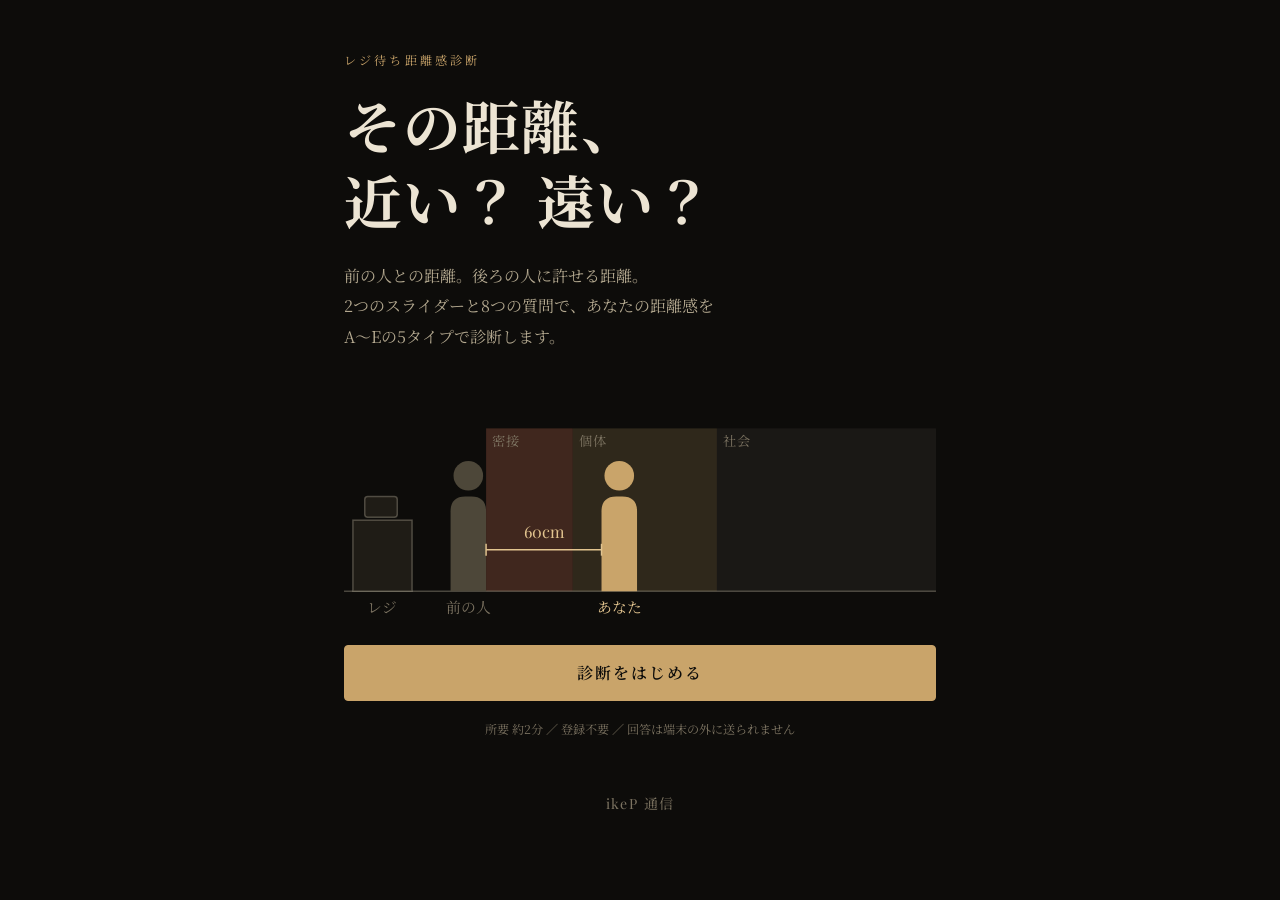
==== distance/index.html @ 81602219 "feat: レジ待ち距離感診断（/distance/）を追加 - 前の人との距離・後ろに許す距離の2スライダー＋8問で A〜E の5タイプ判定 - ホールの距離帯・タイプA行動パターンを下敷きにした解" ====
<!DOCTYPE html>
<html lang="ja">
<head>
  <meta charset="UTF-8">
  <meta name="viewport" content="width=device-width, initial-scale=1">
  <title>レジ待ち距離感診断 ｜ あなたと後ろの人の、ちょうどいい距離</title>
  <meta name="description" content="レジ待ちで前の人とどれくらい離れて立つ？後ろの人にどこまで許せる？2つのスライダーと8つの質問で、あなたの距離感をA〜Eの5タイプで診断。友だちと結果を比べられます。">
  <meta name="theme-color" content="#0d0c0a">
  <meta name="color-scheme" content="dark">

  <link rel="icon" href="assets/favicon.svg" type="image/svg+xml">
  <link rel="apple-touch-icon" href="assets/favicon.svg">

  <meta property="og:type" content="website">
  <meta property="og:url" content="https://kotesane22.github.io/ikep/distance/">
  <meta property="og:title" content="レジ待ち距離感診断">
  <meta property="og:description" content="前の人との距離、後ろの人に許せる距離。あなたの距離感を5タイプで診断。">
  <meta property="og:image" content="https://kotesane22.github.io/ikep/distance/assets/ogp.png">
  <meta property="og:site_name" content="ikeP 通信">
  <meta property="og:locale" content="ja_JP">
  <meta name="twitter:card" content="summary_large_image">
  <meta name="twitter:title" content="レジ待ち距離感診断">
  <meta name="twitter:description" content="前の人との距離、後ろの人に許せる距離。あなたの距離感を5タイプで診断。">
  <meta name="twitter:image" content="https://kotesane22.github.io/ikep/distance/assets/ogp.png">

  <link rel="preconnect" href="https://fonts.googleapis.com">
  <link rel="preconnect" href="https://fonts.gstatic.com" crossorigin>
  <link href="https://fonts.googleapis.com/css2?family=Noto+Serif+JP:wght@400;600;700&family=Playfair+Display:ital,wght@0,500;0,600;1,500&display=swap" rel="stylesheet">

  <link rel="stylesheet" href="css/tokens.css">
  <link rel="stylesheet" href="css/style.css">
</head>
<body>
  <div class="progress" data-progress hidden><span></span></div>

  <main class="wrap" id="main">

    <!-- ===== イントロ ===== -->
    <section class="screen" data-screen="intro">
      <p class="label">レジ待ち距離感診断</p>
      <h1 class="hero">その距離、<br>近い？ 遠い？</h1>
      <p class="lead">前の人との距離。後ろの人に許せる距離。<br>2つのスライダーと8つの質問で、あなたの距離感を<br class="pc">A〜Eの5タイプで診断します。</p>

      <div class="friend" data-friend hidden>
        <p><strong data-friend-name></strong>さんから診断が届いています。<br>あなたも診断すると、2人の距離感を比べられます。</p>
      </div>

      <figure class="scene-wrap">
        <svg class="scene" data-scene="intro" viewBox="0 0 400 160" role="img" aria-label="レジに並ぶ2人のイラスト"></svg>
      </figure>

      <button class="btn" type="button" data-go="stand">診断をはじめる</button>
      <p class="meta">所要 約2分 ／ 登録不要 ／ 回答は端末の外に送られません</p>
    </section>

    <!-- ===== スライダー1：前の人との距離 ===== -->
    <section class="screen" data-screen="stand" hidden>
      <p class="step">1 / 10</p>
      <h2 class="q">前の人の後ろに並びます。<br>あなたは、どこに立つ？</h2>
      <p class="hint">いつもの自分をイメージして、金色の人を動かしてください。</p>
      <figure class="scene-wrap">
        <svg class="scene" data-scene="stand" viewBox="0 0 400 160" role="img" aria-label="前の人とあなたの距離"></svg>
      </figure>
      <div class="readout"><span class="num" data-read="stand">80</span><span class="unit">cm</span><span class="zone" data-zone="stand"></span></div>
      <p class="zone-note" data-zone-note="stand"></p>
      <input class="range" type="range" min="20" max="200" step="5" value="80" data-range="stand" aria-label="前の人との距離（センチメートル）">
      <div class="range-scale"><span>20cm</span><span>1m</span><span>2m</span></div>
      <button class="btn" type="button" data-go="tolerance">次へ</button>
    </section>

    <!-- ===== スライダー2：後ろの人に許せる距離 ===== -->
    <section class="screen" data-screen="tolerance" hidden>
      <p class="step">2 / 10</p>
      <h2 class="q">今度はあなたが会計中。<br>後ろの人、どこまでなら平気？</h2>
      <p class="hint">「これ以上近いと落ち着かない」ぎりぎりの位置に合わせてください。</p>
      <figure class="scene-wrap">
        <svg class="scene" data-scene="tolerance" viewBox="0 0 400 160" role="img" aria-label="あなたと後ろの人の距離"></svg>
      </figure>
      <div class="readout"><span class="num" data-read="tolerance">80</span><span class="unit">cm</span><span class="zone" data-zone="tolerance"></span></div>
      <p class="zone-note" data-zone-note="tolerance"></p>
      <input class="range" type="range" min="20" max="200" step="5" value="80" data-range="tolerance" aria-label="後ろの人に許せる距離（センチメートル）">
      <div class="range-scale"><span>20cm</span><span>1m</span><span>2m</span></div>
      <button class="btn" type="button" data-go="question">次へ</button>
    </section>

    <!-- ===== 質問 ===== -->
    <section class="screen" data-screen="question" hidden>
      <p class="step" data-q-step></p>
      <h2 class="q" data-q-text></h2>
      <ol class="choices" data-q-choices></ol>
      <button class="back" type="button" data-back>ひとつ戻る</button>
    </section>

    <!-- ===== 結果 ===== -->
    <section class="screen result" data-screen="result" hidden>
      <p class="label">あなたの距離感タイプ</p>
      <div class="type-head">
        <span class="type-code" data-r="code"></span>
        <div>
          <h1 class="type-name" data-r="name"></h1>
          <p class="type-range" data-r="range"></p>
        </div>
      </div>
      <p class="type-catch" data-r="catch"></p>

      <figure class="scene-wrap">
        <svg class="scene" data-scene="result" viewBox="0 0 400 170" role="img" aria-label="前の人、あなた、後ろの人の距離"></svg>
        <figcaption>前に立つ距離 <b data-r="stand"></b>cm ／ 後ろに許す距離 <b data-r="tolerance"></b>cm</figcaption>
      </figure>

      <div class="scale" aria-label="5タイプの中での位置">
        <div class="scale-bar" data-scale></div>
        <div class="scale-labels"><span>近い</span><span>遠い</span></div>
      </div>

      <dl class="meters">
        <div class="meter"><dt>せっかち度</dt><dd><span class="bar"><i data-meter="u"></i></span><b data-meter-num="u"></b></dd></div>
        <div class="meter"><dt>気配への敏感度</dt><dd><span class="bar"><i data-meter="s"></i></span><b data-meter-num="s"></b></dd></div>
      </dl>

      <div class="block">
        <p data-r="body"></p>
      </div>
      <div class="block">
        <h3>周りからの見え方</h3>
        <p data-r="seen"></p>
      </div>
      <div class="block">
        <h3>ひとこと</h3>
        <p data-r="tip"></p>
      </div>

      <div class="card gap">
        <p class="card-label">前と後ろのギャップ</p>
        <h3 data-r="gapName"></h3>
        <p data-r="gapBody"></p>
      </div>

      <div class="card compare" data-compare hidden>
        <p class="card-label"><span data-friend-name></span>さんとの距離感</p>
        <div data-compare-body></div>
      </div>

      <div class="share">
        <h3>身近な人の距離感も、聞いてみる</h3>
        <p>リンクを送ると、相手が診断した時に2人の結果を比べられます。</p>
        <label class="field">
          <span>あなたの呼び名（相手の画面に表示）</span>
          <input type="text" maxlength="12" placeholder="例：いけP" data-nick>
        </label>
        <div class="share-btns">
          <button class="btn" type="button" data-share>リンクを送る</button>
          <a class="btn btn-ghost" target="_blank" rel="noopener" data-share-x>Xでシェア</a>
        </div>
        <p class="copied" data-copied hidden>リンクをコピーしました</p>
      </div>

      <section class="why">
        <p class="label">よくある疑問</p>
        <h2>なぜ、あんなに<br>近くまで来るの？</h2>
        <ol class="why-list" data-why></ol>
      </section>

      <section class="all-types">
        <p class="label">5つのタイプ</p>
        <ul data-all-types></ul>
      </section>

      <button class="btn btn-ghost" type="button" data-restart>もう一度診断する</button>

      <p class="disclaimer">この診断は、E・T・ホールの距離帯（プロクセミクス）やタイプA行動パターンなど、心理学の考え方をヒントにした遊びのための診断です。医学的・心理学的な検査ではありません。</p>
    </section>

  </main>

  <footer class="foot wrap">
    <a href="../">ikeP 通信</a>
  </footer>

  <script src="js/data.js"></script>
  <script src="js/app.js"></script>
</body>
</html>
---- distance/css/tokens.css ----
/* =========================================================
   design tokens — レジ待ち距離感診断
   黒 × 真鍮ゴールドの一点。装飾の差し替えはこのファイルで完結。
   ========================================================= */
:root {
  /* surfaces */
  --c-bg:      #0d0c0a;
  --c-bg-2:    #16140f;
  --c-bg-3:    #1f1c16;
  --c-line:    rgba(233, 222, 199, 0.14);
  --c-line-2:  rgba(233, 222, 199, 0.28);

  /* text */
  --c-text:    #ece4d3;
  --c-text-2:  #b3a88f;
  --c-text-3:  #7d7462;

  /* accent（真鍮） */
  --c-gold:      #c9a46a;
  --c-gold-2:    #e2c48f;
  --c-gold-soft: rgba(201, 164, 106, 0.14);
  --c-gold-line: rgba(201, 164, 106, 0.5);

  /* zones（ホールの距離帯：控えめな3段階） */
  --c-zone-1: rgba(196, 110, 84, 0.28);   /* 密接 */
  --c-zone-2: rgba(201, 164, 106, 0.18);  /* 個体 */
  --c-zone-3: rgba(233, 222, 199, 0.06);  /* 社会 */
  --c-warn:   #d98b6f;

  /* type */
  --ff-serif:  "Noto Serif JP", "Yu Mincho", serif;
  --ff-latin:  "Playfair Display", "Noto Serif JP", serif;
  --ff-sans:   "Noto Sans JP", system-ui, -apple-system, sans-serif;

  --fs-hero:  clamp(2rem, 7.4vw, 3.6rem);
  --fs-h2:    clamp(1.4rem, 4.4vw, 2rem);
  --fs-h3:    clamp(1.1rem, 3.2vw, 1.3rem);
  --fs-body:  1rem;
  --fs-small: 0.88rem;
  --fs-cap:   0.76rem;
  --ls-label: 0.26em;
  --lh-body:  1.9;

  /* space */
  --sp-1: 0.25rem; --sp-2: 0.5rem; --sp-3: 0.75rem; --sp-4: 1rem;
  --sp-5: 1.5rem;  --sp-6: 2rem;   --sp-7: 3rem;    --sp-8: 4.5rem;

  --w-max: 640px;
  --gutter: 16px;

  --r-sm: 4px; --r-md: 10px; --r-pill: 999px;
  --sh-1: 0 20px 60px rgba(0, 0, 0, 0.5);

  --ease: cubic-bezier(0.22, 0.7, 0.24, 1);
  --dur: 320ms;
}
---- distance/css/style.css ----
/* =========================================================
   レジ待ち距離感診断 — layout / components
   色・フォント・余白は tokens.css の変数のみ参照
   ========================================================= */
*, *::before, *::after { box-sizing: border-box; }
html { -webkit-text-size-adjust: 100%; }
body {
  margin: 0;
  background: var(--c-bg);
  color: var(--c-text);
  font-family: var(--ff-serif);
  font-size: var(--fs-body);
  line-height: var(--lh-body);
  -webkit-font-smoothing: antialiased;
}
button, input { font: inherit; color: inherit; }
[hidden] { display: none !important; }
:focus-visible { outline: 2px solid var(--c-gold); outline-offset: 3px; }
h1:focus, h2:focus { outline: none; }

.wrap {
  width: 100%;
  max-width: var(--w-max);
  margin: 0 auto;
  padding: 0 var(--gutter);
}
main.wrap { padding-top: var(--sp-7); padding-bottom: var(--sp-7); }
.pc { display: none; }
@media (min-width: 640px) {
  .pc { display: inline; }
  :root { --gutter: 24px; }
}

/* ---------- progress ---------- */
.progress {
  position: fixed; inset: 0 0 auto 0; height: 2px;
  background: var(--c-line); z-index: 10;
}
.progress span {
  display: block; height: 100%; width: 0;
  background: var(--c-gold);
  transition: width var(--dur) var(--ease);
}

/* ---------- screens ---------- */
.screen { animation: rise 520ms var(--ease) both; }
@keyframes rise { from { opacity: 0; transform: translateY(10px); } to { opacity: 1; transform: none; } }
@media (prefers-reduced-motion: reduce) {
  .screen { animation: none; }
  .progress span, .bar i, .choice { transition: none; }
}

.label {
  margin: 0 0 var(--sp-4);
  font-size: var(--fs-cap);
  letter-spacing: var(--ls-label);
  color: var(--c-gold);
}
.hero {
  margin: 0 0 var(--sp-5);
  font-size: var(--fs-hero);
  font-weight: 700;
  line-height: 1.3;
  letter-spacing: 0.02em;
}
.lead { margin: 0 0 var(--sp-6); color: var(--c-text-2); }
.meta { margin: var(--sp-4) 0 0; font-size: var(--fs-cap); color: var(--c-text-3); text-align: center; }

.friend {
  margin: 0 0 var(--sp-5);
  padding: var(--sp-4) var(--sp-5);
  border-left: 2px solid var(--c-gold);
  background: var(--c-gold-soft);
  font-size: var(--fs-small);
}
.friend p { margin: 0; }
.friend strong { color: var(--c-gold-2); font-weight: 600; }

.step {
  margin: 0 0 var(--sp-3);
  font-family: var(--ff-latin);
  font-size: var(--fs-small);
  color: var(--c-gold);
  letter-spacing: 0.1em;
}
.q {
  margin: 0 0 var(--sp-3);
  font-size: var(--fs-h2);
  font-weight: 600;
  line-height: 1.55;
}
.hint { margin: 0 0 var(--sp-5); font-size: var(--fs-small); color: var(--c-text-2); }

/* ---------- scene (SVG) ---------- */
.scene-wrap { margin: 0 0 var(--sp-5); }
.scene-wrap figcaption { margin-top: var(--sp-2); font-size: var(--fs-small); color: var(--c-text-2); text-align: center; }
.scene-wrap figcaption b { font-family: var(--ff-latin); color: var(--c-gold-2); font-weight: 600; font-size: 1.1em; }
.scene { display: block; width: 100%; height: auto; overflow: visible; }
.scene .floor { stroke: var(--c-line-2); stroke-width: 1; }
.scene .register rect { fill: var(--c-bg-3); stroke: var(--c-line-2); }
.scene .fig { fill: #4d4739; transition: transform 120ms linear; }
.scene .fig-you { fill: var(--c-gold); }
.scene .fig-label { fill: var(--c-text-3); font-size: 10px; font-family: var(--ff-serif); }
.scene .fig-you .fig-label { fill: var(--c-gold-2); }
.scene .zone.z1 { fill: var(--c-zone-1); }
.scene .zone.z2 { fill: var(--c-zone-2); }
.scene .zone.z3 { fill: var(--c-zone-3); }
.scene .zone-label { fill: var(--c-text-3); font-size: 9px; letter-spacing: 0.1em; }
.scene .measure line { stroke: var(--c-gold-2); stroke-width: 1; }
.scene .measure text { fill: var(--c-gold-2); font-size: 11px; font-family: var(--ff-latin); }
.scene .measure.is-warn line { stroke: var(--c-warn); }
.scene .measure.is-warn text { fill: var(--c-warn); }

/* ---------- readout / range ---------- */
.readout { display: flex; align-items: baseline; gap: var(--sp-2); margin: 0 0 var(--sp-1); }
.readout .num { font-family: var(--ff-latin); font-size: clamp(2.6rem, 11vw, 3.4rem); line-height: 1; color: var(--c-gold-2); }
.readout .unit { font-family: var(--ff-latin); color: var(--c-text-2); }
.readout .zone {
  margin-left: auto;
  padding: 2px var(--sp-3);
  border: 1px solid var(--c-gold-line);
  border-radius: var(--r-pill);
  font-size: var(--fs-cap);
  color: var(--c-gold);
}
.zone-note { min-height: 3.4em; margin: var(--sp-2) 0 var(--sp-4); font-size: var(--fs-small); color: var(--c-text-2); }

.range { -webkit-appearance: none; appearance: none; width: 100%; height: 44px; background: transparent; margin: 0; cursor: pointer; }
.range::-webkit-slider-runnable-track { height: 2px; background: var(--c-line-2); }
.range::-moz-range-track { height: 2px; background: var(--c-line-2); }
.range::-webkit-slider-thumb {
  -webkit-appearance: none; width: 28px; height: 28px; margin-top: -13px;
  border-radius: 50%; background: var(--c-gold); border: 4px solid var(--c-bg);
  box-shadow: 0 0 0 1px var(--c-gold-line);
}
.range::-moz-range-thumb {
  width: 20px; height: 20px; border-radius: 50%;
  background: var(--c-gold); border: 4px solid var(--c-bg);
  box-shadow: 0 0 0 1px var(--c-gold-line);
}
.range-scale { display: flex; justify-content: space-between; margin: 0 0 var(--sp-6); font-family: var(--ff-latin); font-size: var(--fs-cap); color: var(--c-text-3); }

/* ---------- buttons ---------- */
.btn {
  display: flex; align-items: center; justify-content: center;
  width: 100%; min-height: 56px;
  padding: var(--sp-3) var(--sp-5);
  border: 1px solid var(--c-gold);
  border-radius: var(--r-sm);
  background: var(--c-gold);
  color: var(--c-bg);
  font-weight: 600;
  letter-spacing: 0.12em;
  text-decoration: none;
  cursor: pointer;
  transition: background var(--dur) var(--ease), color var(--dur) var(--ease);
}
.btn:hover { background: var(--c-gold-2); }
.btn-ghost { background: transparent; color: var(--c-gold); }
.btn-ghost:hover { background: var(--c-gold-soft); }

.back {
  display: block; margin: var(--sp-5) auto 0; padding: var(--sp-2) var(--sp-4);
  background: none; border: 0; color: var(--c-text-3); font-size: var(--fs-small); cursor: pointer;
}
.back:hover { color: var(--c-text-2); }

/* ---------- choices ---------- */
.choices { list-style: none; margin: var(--sp-5) 0 0; padding: 0; display: grid; gap: var(--sp-3); }
.choice {
  display: block; width: 100%; text-align: left;
  padding: var(--sp-4) var(--sp-5);
  background: var(--c-bg-2);
  border: 1px solid var(--c-line);
  border-radius: var(--r-md);
  line-height: 1.7;
  cursor: pointer;
  transition: border-color var(--dur) var(--ease), background var(--dur) var(--ease);
}
.choice:hover { border-color: var(--c-gold-line); }
.choice.is-picked { border-color: var(--c-gold); background: var(--c-gold-soft); color: var(--c-gold-2); }

/* ---------- result ---------- */
.type-head { display: flex; align-items: center; gap: var(--sp-5); margin: 0 0 var(--sp-4); }
.type-code {
  flex: none;
  font-family: var(--ff-latin);
  font-size: clamp(5rem, 24vw, 7rem);
  line-height: 0.9;
  color: var(--c-gold);
  font-style: italic;
}
.type-name { margin: 0; font-size: var(--fs-h2); font-weight: 700; line-height: 1.4; }
.type-range { margin: var(--sp-1) 0 0; font-size: var(--fs-small); color: var(--c-text-2); }
.type-catch {
  margin: 0 0 var(--sp-6);
  padding-top: var(--sp-4);
  border-top: 1px solid var(--c-line);
  font-size: var(--fs-h3);
  color: var(--c-gold-2);
}

.scale { margin: 0 0 var(--sp-6); }
.scale-bar { position: relative; display: grid; grid-template-columns: repeat(5, 1fr); gap: 3px; }
.scale-bar .seg {
  padding: var(--sp-2) 0; text-align: center;
  background: var(--c-bg-3);
  font-family: var(--ff-latin); font-size: var(--fs-small); color: var(--c-text-3);
}
.scale-bar .seg.is-on { background: var(--c-gold-soft); color: var(--c-gold-2); box-shadow: inset 0 -2px 0 var(--c-gold); }
.scale-bar .mark {
  position: absolute; top: -8px; width: 0; height: 0;
  border-left: 6px solid transparent; border-right: 6px solid transparent;
  border-top: 7px solid var(--c-gold-2);
  transform: translateX(-50%);
}
.scale-labels { display: flex; justify-content: space-between; margin-top: var(--sp-1); font-size: var(--fs-cap); color: var(--c-text-3); }

.meters { margin: 0 0 var(--sp-7); display: grid; gap: var(--sp-3); }
.meter { display: grid; grid-template-columns: 7.5em 1fr; align-items: center; gap: var(--sp-3); }
.meter dt { font-size: var(--fs-small); color: var(--c-text-2); }
.meter dd { margin: 0; display: flex; align-items: center; gap: var(--sp-3); }
.meter .bar { flex: 1; height: 4px; background: var(--c-bg-3); border-radius: var(--r-pill); overflow: hidden; }
.meter .bar i { display: block; height: 100%; width: 0; background: var(--c-gold); transition: width 800ms var(--ease); }
.meter b { width: 2.2em; text-align: right; font-family: var(--ff-latin); font-weight: 500; color: var(--c-gold-2); }

.block { margin: 0 0 var(--sp-6); }
.block h3, .share h3 { margin: 0 0 var(--sp-2); font-size: var(--fs-h3); font-weight: 600; }
.block p { margin: 0; color: var(--c-text); }

.card {
  margin: 0 0 var(--sp-6);
  padding: var(--sp-5);
  background: var(--c-bg-2);
  border: 1px solid var(--c-line);
  border-radius: var(--r-md);
}
.card-label { margin: 0 0 var(--sp-2); font-size: var(--fs-cap); letter-spacing: 0.14em; color: var(--c-gold); }
.card h3 { margin: 0 0 var(--sp-2); font-size: var(--fs-h3); }
.card p { margin: 0; font-size: var(--fs-small); color: var(--c-text-2); }

.compare { border-color: var(--c-gold-line); }
.cmp-types { margin-bottom: var(--sp-4) !important; color: var(--c-text) !important; }
.cmp-row { padding: var(--sp-4) 0; border-top: 1px solid var(--c-line); }
.cmp-row .cmp-title { color: var(--c-text) !important; }
.cmp-row .cmp-status { margin: var(--sp-1) 0 !important; font-size: var(--fs-h3) !important; color: var(--c-gold-2) !important; font-weight: 600; }
.cmp-row.is-warn .cmp-status { color: var(--c-warn) !important; }

.share { margin: var(--sp-7) 0; padding: var(--sp-6) 0; border-top: 1px solid var(--c-line); border-bottom: 1px solid var(--c-line); }
.share > p { margin: 0 0 var(--sp-5); font-size: var(--fs-small); color: var(--c-text-2); }
.field { display: block; margin: 0 0 var(--sp-4); }
.field span { display: block; margin-bottom: var(--sp-2); font-size: var(--fs-cap); color: var(--c-text-3); }
.field input {
  width: 100%; min-height: 48px; padding: var(--sp-2) var(--sp-4);
  background: var(--c-bg-2); border: 1px solid var(--c-line-2); border-radius: var(--r-sm);
}
.field input::placeholder { color: var(--c-text-3); }
.share-btns { display: grid; gap: var(--sp-3); }
@media (min-width: 520px) { .share-btns { grid-template-columns: 1fr 1fr; } }
.copied { margin: var(--sp-3) 0 0; font-size: var(--fs-small); color: var(--c-gold-2); text-align: center; }

.why { margin: var(--sp-8) 0 var(--sp-7); }
.why h2 { margin: 0 0 var(--sp-6); font-size: var(--fs-h2); line-height: 1.5; }
.why-list { list-style: none; margin: 0; padding: 0; counter-reset: why; }
.why-list li { position: relative; padding: 0 0 var(--sp-5) 2.6em; counter-increment: why; }
.why-list li::before {
  content: counter(why);
  position: absolute; left: 0; top: -0.1em;
  font-family: var(--ff-latin); font-size: 1.5rem; font-style: italic; color: var(--c-gold);
}
.why-list h3 { margin: 0 0 var(--sp-1); font-size: var(--fs-body); font-weight: 600; }
.why-list p { margin: 0; font-size: var(--fs-small); color: var(--c-text-2); }

.all-types { margin: 0 0 var(--sp-7); }
.all-types ul { list-style: none; margin: 0; padding: 0; }
.all-types li {
  display: grid; grid-template-columns: 2em 1fr auto; align-items: baseline; gap: var(--sp-3);
  padding: var(--sp-3) 0; border-bottom: 1px solid var(--c-line);
  color: var(--c-text-2);
}
.all-types .at-code { font-family: var(--ff-latin); font-size: 1.3rem; font-style: italic; }
.all-types .at-range { font-size: var(--fs-cap); color: var(--c-text-3); }
.all-types li.is-you { color: var(--c-gold-2); }
.all-types li.is-you .at-code { color: var(--c-gold); }

.disclaimer { margin: var(--sp-6) 0 0; font-size: var(--fs-cap); line-height: 1.8; color: var(--c-text-3); }

.foot { padding-bottom: var(--sp-6); text-align: center; }
.foot a { font-family: var(--ff-latin); font-size: var(--fs-small); color: var(--c-text-3); text-decoration: none; letter-spacing: 0.1em; }
.foot a:hover { color: var(--c-gold); }
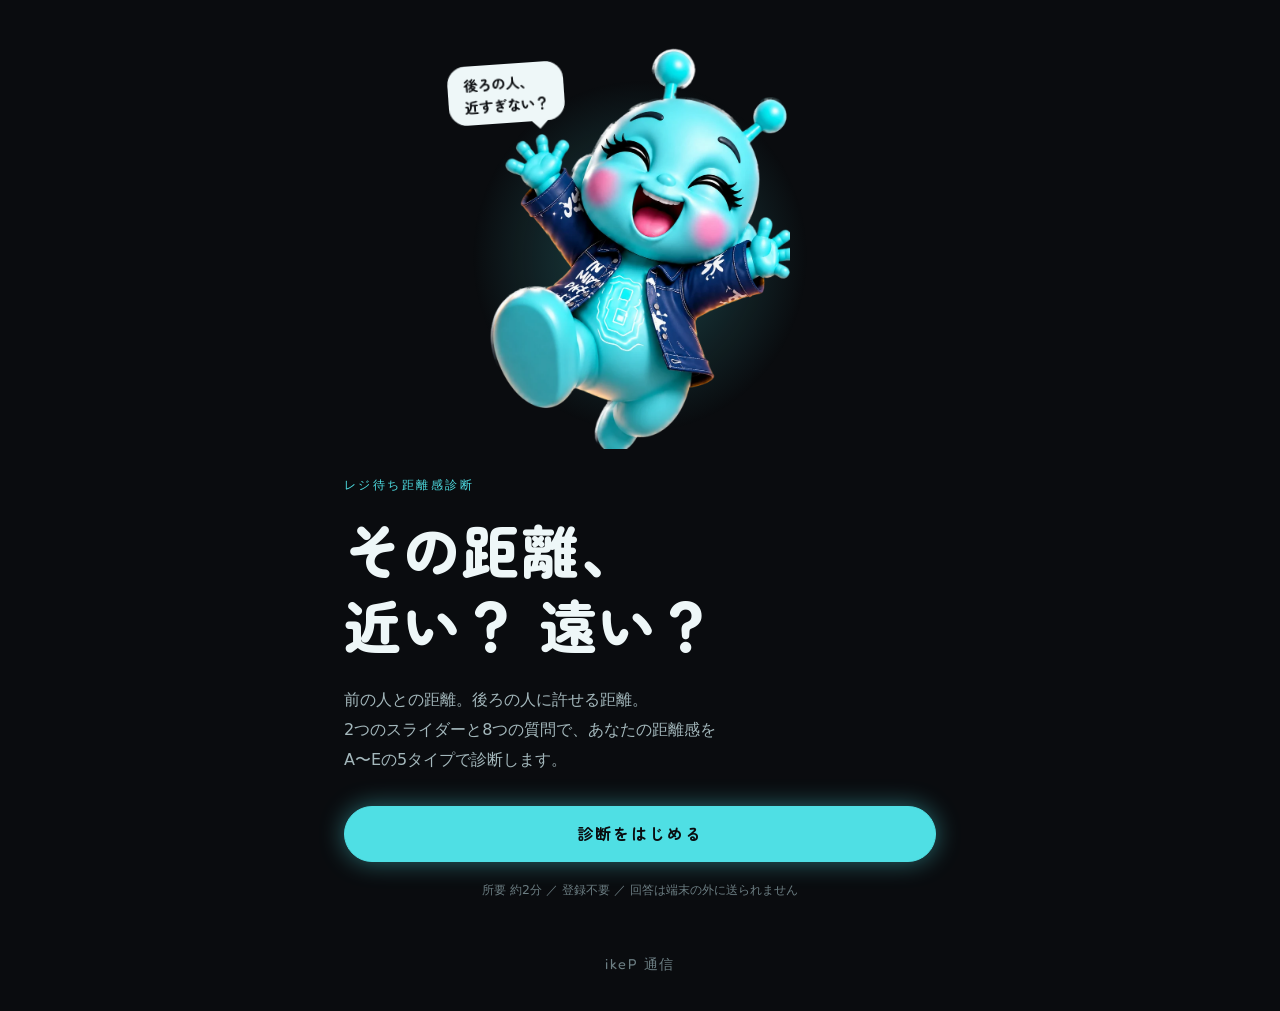
==== commit 9b8ce484: "design: イケピー主役の黒×ネオンにリデザイン - 金×明朝をやめ、ティール×ピンク／丸ゴシック（Zen Maru Gothic・Fredoka）へ - トップ・質問（吹き出しで案内）・結果にイ" ====
--- a/distance/index.html
+++ b/distance/index.html
@@ -25,7 +25,7 @@
 
   <link rel="preconnect" href="https://fonts.googleapis.com">
   <link rel="preconnect" href="https://fonts.gstatic.com" crossorigin>
-  <link href="https://fonts.googleapis.com/css2?family=Noto+Serif+JP:wght@400;600;700&family=Playfair+Display:ital,wght@0,500;0,600;1,500&display=swap" rel="stylesheet">
+  <link href="https://fonts.googleapis.com/css2?family=Zen+Maru+Gothic:wght@500;700;900&family=Fredoka:wght@500;600;700&display=swap" rel="stylesheet">
 
   <link rel="stylesheet" href="css/tokens.css">
   <link rel="stylesheet" href="css/style.css">
@@ -37,6 +37,10 @@
 
     <!-- ===== イントロ ===== -->
     <section class="screen" data-screen="intro">
+      <figure class="ikepy-hero">
+        <p class="bubble">後ろの人、<br>近すぎない？</p>
+        <img src="assets/ikepy.webp" alt="ティール色のキャラクター、イケピー" width="760" height="1015">
+      </figure>
       <p class="label">レジ待ち距離感診断</p>
       <h1 class="hero">その距離、<br>近い？ 遠い？</h1>
       <p class="lead">前の人との距離。後ろの人に許せる距離。<br>2つのスライダーと8つの質問で、あなたの距離感を<br class="pc">A〜Eの5タイプで診断します。</p>
@@ -44,10 +48,6 @@
       <div class="friend" data-friend hidden>
         <p><strong data-friend-name></strong>さんから診断が届いています。<br>あなたも診断すると、2人の距離感を比べられます。</p>
       </div>
-
-      <figure class="scene-wrap">
-        <svg class="scene" data-scene="intro" viewBox="0 0 400 160" role="img" aria-label="レジに並ぶ2人のイラスト"></svg>
-      </figure>
 
       <button class="btn" type="button" data-go="stand">診断をはじめる</button>
       <p class="meta">所要 約2分 ／ 登録不要 ／ 回答は端末の外に送られません</p>
@@ -57,7 +57,7 @@
     <section class="screen" data-screen="stand" hidden>
       <p class="step">1 / 10</p>
       <h2 class="q">前の人の後ろに並びます。<br>あなたは、どこに立つ？</h2>
-      <p class="hint">いつもの自分をイメージして、金色の人を動かしてください。</p>
+      <div class="guide"><img src="assets/ikepy-head.webp" alt="" width="52" height="52"><p class="say">いつもの自分をイメージして、光っているのがキミ。スライダーで動かしてね。</p></div>
       <figure class="scene-wrap">
         <svg class="scene" data-scene="stand" viewBox="0 0 400 160" role="img" aria-label="前の人とあなたの距離"></svg>
       </figure>
@@ -72,7 +72,7 @@
     <section class="screen" data-screen="tolerance" hidden>
       <p class="step">2 / 10</p>
       <h2 class="q">今度はあなたが会計中。<br>後ろの人、どこまでなら平気？</h2>
-      <p class="hint">「これ以上近いと落ち着かない」ぎりぎりの位置に合わせてください。</p>
+      <div class="guide"><img src="assets/ikepy-head.webp" alt="" width="52" height="52"><p class="say">「これ以上近いと落ち着かない」ぎりぎりの位置に合わせてね。</p></div>
       <figure class="scene-wrap">
         <svg class="scene" data-scene="tolerance" viewBox="0 0 400 160" role="img" aria-label="あなたと後ろの人の距離"></svg>
       </figure>
@@ -87,12 +87,19 @@
     <section class="screen" data-screen="question" hidden>
       <p class="step" data-q-step></p>
       <h2 class="q" data-q-text></h2>
+      <div class="guide"><img src="assets/ikepy-head.webp" alt="" width="52" height="52"><p class="say" data-q-say></p></div>
       <ol class="choices" data-q-choices></ol>
       <button class="back" type="button" data-back>ひとつ戻る</button>
     </section>
 
     <!-- ===== 結果 ===== -->
     <section class="screen result" data-screen="result" hidden>
+      <figure class="ikepy-result" data-ikepy-type>
+        <img class="ghost" src="assets/ikepy.webp" alt="" aria-hidden="true" width="760" height="1015">
+        <img class="main" src="assets/ikepy.webp" alt="イケピー" width="760" height="1015">
+        <span class="ring" aria-hidden="true"></span>
+        <svg class="feet" viewBox="0 0 120 24" aria-hidden="true"><ellipse cx="38" cy="12" rx="16" ry="7"/><ellipse cx="82" cy="12" rx="16" ry="7"/></svg>
+      </figure>
       <p class="label">あなたの距離感タイプ</p>
       <div class="type-head">
         <span class="type-code" data-r="code"></span>
--- a/distance/css/tokens.css
+++ b/distance/css/tokens.css
@@ -1,45 +1,57 @@
 /* =========================================================
-   design tokens — レジ待ち距離感診断
-   黒 × 真鍮ゴールドの一点。装飾の差し替えはこのファイルで完結。
+   design tokens — レジ待ち距離感診断 v2
+   夜の黒 × イケピーのティール × ほっぺのピンク。
+   装飾の差し替えはこのファイルで完結。
    ========================================================= */
 :root {
-  /* surfaces */
-  --c-bg:      #0d0c0a;
-  --c-bg-2:    #16140f;
-  --c-bg-3:    #1f1c16;
-  --c-line:    rgba(233, 222, 199, 0.14);
-  --c-line-2:  rgba(233, 222, 199, 0.28);
+  color-scheme: dark;
+
+  /* surfaces（わずかに青みのある黒） */
+  --c-bg:      #0a0c0f;
+  --c-bg-2:    #12161b;
+  --c-bg-3:    #1a2027;
+  --c-line:    rgba(214, 244, 246, 0.12);
+  --c-line-2:  rgba(214, 244, 246, 0.26);
 
   /* text */
-  --c-text:    #ece4d3;
-  --c-text-2:  #b3a88f;
-  --c-text-3:  #7d7462;
+  --c-text:    #eef7f8;
+  --c-text-2:  #a4b8bc;
+  --c-text-3:  #6b7d82;
 
-  /* accent（真鍮） */
-  --c-gold:      #c9a46a;
-  --c-gold-2:    #e2c48f;
-  --c-gold-soft: rgba(201, 164, 106, 0.14);
-  --c-gold-line: rgba(201, 164, 106, 0.5);
+  /* accent（イケピーの体色） */
+  --c-teal:      #4fdfe4;
+  --c-teal-2:    #9bf1f3;
+  --c-teal-deep: #1c8f96;
+  --c-teal-soft: rgba(79, 223, 228, 0.12);
+  --c-teal-line: rgba(79, 223, 228, 0.5);
+  --glow:        0 0 24px rgba(79, 223, 228, 0.45);
+  --glow-text:   0 0 18px rgba(79, 223, 228, 0.55);
 
-  /* zones（ホールの距離帯：控えめな3段階） */
-  --c-zone-1: rgba(196, 110, 84, 0.28);   /* 密接 */
-  --c-zone-2: rgba(201, 164, 106, 0.18);  /* 個体 */
-  --c-zone-3: rgba(233, 222, 199, 0.06);  /* 社会 */
-  --c-warn:   #d98b6f;
+  /* second accent（ほっぺのピンク：近すぎ警告にも使う） */
+  --c-pink:      #ff78ad;
+  --c-pink-soft: rgba(255, 120, 173, 0.14);
+  --c-warn:      var(--c-pink);
+
+  /* other figures in the scene */
+  --c-other:     #3a454c;
+
+  /* zones（ホールの距離帯） */
+  --c-zone-1: rgba(255, 120, 173, 0.22);  /* 密接 */
+  --c-zone-2: rgba(79, 223, 228, 0.13);   /* 個体 */
+  --c-zone-3: rgba(214, 244, 246, 0.04);  /* 社会 */
 
   /* type */
-  --ff-serif:  "Noto Serif JP", "Yu Mincho", serif;
-  --ff-latin:  "Playfair Display", "Noto Serif JP", serif;
-  --ff-sans:   "Noto Sans JP", system-ui, -apple-system, sans-serif;
+  --ff-base:   "Zen Maru Gothic", "Hiragino Maru Gothic ProN", "Noto Sans JP", system-ui, sans-serif;
+  --ff-latin:  "Fredoka", "Zen Maru Gothic", system-ui, sans-serif;
 
-  --fs-hero:  clamp(2rem, 7.4vw, 3.6rem);
-  --fs-h2:    clamp(1.4rem, 4.4vw, 2rem);
+  --fs-hero:  clamp(2.1rem, 8vw, 3.6rem);
+  --fs-h2:    clamp(1.4rem, 4.6vw, 2rem);
   --fs-h3:    clamp(1.1rem, 3.2vw, 1.3rem);
   --fs-body:  1rem;
-  --fs-small: 0.88rem;
-  --fs-cap:   0.76rem;
-  --ls-label: 0.26em;
-  --lh-body:  1.9;
+  --fs-small: 0.9rem;
+  --fs-cap:   0.78rem;
+  --ls-label: 0.2em;
+  --lh-body:  1.85;
 
   /* space */
   --sp-1: 0.25rem; --sp-2: 0.5rem; --sp-3: 0.75rem; --sp-4: 1rem;
@@ -48,9 +60,9 @@
   --w-max: 640px;
   --gutter: 16px;
 
-  --r-sm: 4px; --r-md: 10px; --r-pill: 999px;
-  --sh-1: 0 20px 60px rgba(0, 0, 0, 0.5);
+  --r-sm: 12px; --r-md: 18px; --r-pill: 999px;
 
   --ease: cubic-bezier(0.22, 0.7, 0.24, 1);
+  --bounce: cubic-bezier(0.34, 1.56, 0.64, 1);
   --dur: 320ms;
 }
--- a/distance/css/style.css
+++ b/distance/css/style.css
@@ -8,14 +8,14 @@
   margin: 0;
   background: var(--c-bg);
   color: var(--c-text);
-  font-family: var(--ff-serif);
+  font-family: var(--ff-base);
   font-size: var(--fs-body);
   line-height: var(--lh-body);
   -webkit-font-smoothing: antialiased;
 }
 button, input { font: inherit; color: inherit; }
 [hidden] { display: none !important; }
-:focus-visible { outline: 2px solid var(--c-gold); outline-offset: 3px; }
+:focus-visible { outline: 2px solid var(--c-teal); outline-offset: 3px; }
 h1:focus, h2:focus { outline: none; }
 
 .wrap {
@@ -38,7 +38,7 @@
 }
 .progress span {
   display: block; height: 100%; width: 0;
-  background: var(--c-gold);
+  background: var(--c-teal);
   transition: width var(--dur) var(--ease);
 }
 
@@ -54,12 +54,13 @@
   margin: 0 0 var(--sp-4);
   font-size: var(--fs-cap);
   letter-spacing: var(--ls-label);
-  color: var(--c-gold);
+  color: var(--c-teal);
 }
 .hero {
   margin: 0 0 var(--sp-5);
   font-size: var(--fs-hero);
-  font-weight: 700;
+  font-weight: 900;
+  text-wrap: balance;
   line-height: 1.3;
   letter-spacing: 0.02em;
 }
@@ -69,18 +70,18 @@
 .friend {
   margin: 0 0 var(--sp-5);
   padding: var(--sp-4) var(--sp-5);
-  border-left: 2px solid var(--c-gold);
-  background: var(--c-gold-soft);
+  border-left: 2px solid var(--c-teal);
+  background: var(--c-teal-soft);
   font-size: var(--fs-small);
 }
 .friend p { margin: 0; }
-.friend strong { color: var(--c-gold-2); font-weight: 600; }
+.friend strong { color: var(--c-teal-2); font-weight: 600; }
 
 .step {
   margin: 0 0 var(--sp-3);
   font-family: var(--ff-latin);
   font-size: var(--fs-small);
-  color: var(--c-gold);
+  color: var(--c-teal);
   letter-spacing: 0.1em;
 }
 .q {
@@ -94,34 +95,35 @@
 /* ---------- scene (SVG) ---------- */
 .scene-wrap { margin: 0 0 var(--sp-5); }
 .scene-wrap figcaption { margin-top: var(--sp-2); font-size: var(--fs-small); color: var(--c-text-2); text-align: center; }
-.scene-wrap figcaption b { font-family: var(--ff-latin); color: var(--c-gold-2); font-weight: 600; font-size: 1.1em; }
+.scene-wrap figcaption b { font-family: var(--ff-latin); color: var(--c-teal-2); font-weight: 600; font-size: 1.1em; }
 .scene { display: block; width: 100%; height: auto; overflow: visible; }
 .scene .floor { stroke: var(--c-line-2); stroke-width: 1; }
 .scene .register rect { fill: var(--c-bg-3); stroke: var(--c-line-2); }
-.scene .fig { fill: #4d4739; transition: transform 120ms linear; }
-.scene .fig-you { fill: var(--c-gold); }
-.scene .fig-label { fill: var(--c-text-3); font-size: 10px; font-family: var(--ff-serif); }
-.scene .fig-you .fig-label { fill: var(--c-gold-2); }
+.scene .fig { fill: var(--c-other); transition: transform 120ms linear; }
+.scene .fig-you { fill: var(--c-teal); filter: drop-shadow(0 0 5px rgba(79, 223, 228, 0.6)); }
+.scene .fig-you .antenna { stroke: var(--c-teal); stroke-width: 2.5; stroke-linecap: round; }
+.scene .fig-label { fill: var(--c-text-3); font-size: 10px; font-family: var(--ff-base); }
+.scene .fig-you .fig-label { fill: var(--c-teal-2); }
 .scene .zone.z1 { fill: var(--c-zone-1); }
 .scene .zone.z2 { fill: var(--c-zone-2); }
 .scene .zone.z3 { fill: var(--c-zone-3); }
 .scene .zone-label { fill: var(--c-text-3); font-size: 9px; letter-spacing: 0.1em; }
-.scene .measure line { stroke: var(--c-gold-2); stroke-width: 1; }
-.scene .measure text { fill: var(--c-gold-2); font-size: 11px; font-family: var(--ff-latin); }
+.scene .measure line { stroke: var(--c-teal-2); stroke-width: 1; }
+.scene .measure text { fill: var(--c-teal-2); font-size: 11px; font-family: var(--ff-latin); }
 .scene .measure.is-warn line { stroke: var(--c-warn); }
 .scene .measure.is-warn text { fill: var(--c-warn); }
 
 /* ---------- readout / range ---------- */
 .readout { display: flex; align-items: baseline; gap: var(--sp-2); margin: 0 0 var(--sp-1); }
-.readout .num { font-family: var(--ff-latin); font-size: clamp(2.6rem, 11vw, 3.4rem); line-height: 1; color: var(--c-gold-2); }
+.readout .num { font-family: var(--ff-latin); font-size: clamp(2.6rem, 11vw, 3.4rem); line-height: 1; color: var(--c-teal-2); }
 .readout .unit { font-family: var(--ff-latin); color: var(--c-text-2); }
 .readout .zone {
   margin-left: auto;
   padding: 2px var(--sp-3);
-  border: 1px solid var(--c-gold-line);
+  border: 1px solid var(--c-teal-line);
   border-radius: var(--r-pill);
   font-size: var(--fs-cap);
-  color: var(--c-gold);
+  color: var(--c-teal);
 }
 .zone-note { min-height: 3.4em; margin: var(--sp-2) 0 var(--sp-4); font-size: var(--fs-small); color: var(--c-text-2); }
 
@@ -130,13 +132,13 @@
 .range::-moz-range-track { height: 2px; background: var(--c-line-2); }
 .range::-webkit-slider-thumb {
   -webkit-appearance: none; width: 28px; height: 28px; margin-top: -13px;
-  border-radius: 50%; background: var(--c-gold); border: 4px solid var(--c-bg);
-  box-shadow: 0 0 0 1px var(--c-gold-line);
+  border-radius: 50%; background: var(--c-teal); border: 4px solid var(--c-bg);
+  box-shadow: 0 0 0 1px var(--c-teal-line);
 }
 .range::-moz-range-thumb {
   width: 20px; height: 20px; border-radius: 50%;
-  background: var(--c-gold); border: 4px solid var(--c-bg);
-  box-shadow: 0 0 0 1px var(--c-gold-line);
+  background: var(--c-teal); border: 4px solid var(--c-bg);
+  box-shadow: 0 0 0 1px var(--c-teal-line);
 }
 .range-scale { display: flex; justify-content: space-between; margin: 0 0 var(--sp-6); font-family: var(--ff-latin); font-size: var(--fs-cap); color: var(--c-text-3); }
 
@@ -145,19 +147,20 @@
   display: flex; align-items: center; justify-content: center;
   width: 100%; min-height: 56px;
   padding: var(--sp-3) var(--sp-5);
-  border: 1px solid var(--c-gold);
-  border-radius: var(--r-sm);
-  background: var(--c-gold);
+  border: 1px solid var(--c-teal);
+  border-radius: var(--r-pill);
+  background: var(--c-teal);
   color: var(--c-bg);
-  font-weight: 600;
+  font-weight: 700;
+  box-shadow: var(--glow);
   letter-spacing: 0.12em;
   text-decoration: none;
   cursor: pointer;
   transition: background var(--dur) var(--ease), color var(--dur) var(--ease);
 }
-.btn:hover { background: var(--c-gold-2); }
-.btn-ghost { background: transparent; color: var(--c-gold); }
-.btn-ghost:hover { background: var(--c-gold-soft); }
+.btn:hover { background: var(--c-teal-2); }
+.btn-ghost { background: transparent; color: var(--c-teal); box-shadow: none; }
+.btn-ghost:hover { background: var(--c-teal-soft); }
 
 .back {
   display: block; margin: var(--sp-5) auto 0; padding: var(--sp-2) var(--sp-4);
@@ -177,8 +180,8 @@
   cursor: pointer;
   transition: border-color var(--dur) var(--ease), background var(--dur) var(--ease);
 }
-.choice:hover { border-color: var(--c-gold-line); }
-.choice.is-picked { border-color: var(--c-gold); background: var(--c-gold-soft); color: var(--c-gold-2); }
+.choice:hover { border-color: var(--c-teal-line); }
+.choice.is-picked { border-color: var(--c-teal); background: var(--c-teal-soft); color: var(--c-teal-2); box-shadow: var(--glow); transform: scale(1.01); }
 
 /* ---------- result ---------- */
 .type-head { display: flex; align-items: center; gap: var(--sp-5); margin: 0 0 var(--sp-4); }
@@ -187,8 +190,9 @@
   font-family: var(--ff-latin);
   font-size: clamp(5rem, 24vw, 7rem);
   line-height: 0.9;
-  color: var(--c-gold);
-  font-style: italic;
+  font-weight: 700;
+  color: var(--c-teal);
+  text-shadow: var(--glow-text);
 }
 .type-name { margin: 0; font-size: var(--fs-h2); font-weight: 700; line-height: 1.4; }
 .type-range { margin: var(--sp-1) 0 0; font-size: var(--fs-small); color: var(--c-text-2); }
@@ -197,7 +201,7 @@
   padding-top: var(--sp-4);
   border-top: 1px solid var(--c-line);
   font-size: var(--fs-h3);
-  color: var(--c-gold-2);
+  color: var(--c-teal-2);
 }
 
 .scale { margin: 0 0 var(--sp-6); }
@@ -207,11 +211,11 @@
   background: var(--c-bg-3);
   font-family: var(--ff-latin); font-size: var(--fs-small); color: var(--c-text-3);
 }
-.scale-bar .seg.is-on { background: var(--c-gold-soft); color: var(--c-gold-2); box-shadow: inset 0 -2px 0 var(--c-gold); }
+.scale-bar .seg.is-on { background: var(--c-teal-soft); color: var(--c-teal-2); box-shadow: inset 0 -2px 0 var(--c-teal); }
 .scale-bar .mark {
   position: absolute; top: -8px; width: 0; height: 0;
   border-left: 6px solid transparent; border-right: 6px solid transparent;
-  border-top: 7px solid var(--c-gold-2);
+  border-top: 7px solid var(--c-teal-2);
   transform: translateX(-50%);
 }
 .scale-labels { display: flex; justify-content: space-between; margin-top: var(--sp-1); font-size: var(--fs-cap); color: var(--c-text-3); }
@@ -221,8 +225,8 @@
 .meter dt { font-size: var(--fs-small); color: var(--c-text-2); }
 .meter dd { margin: 0; display: flex; align-items: center; gap: var(--sp-3); }
 .meter .bar { flex: 1; height: 4px; background: var(--c-bg-3); border-radius: var(--r-pill); overflow: hidden; }
-.meter .bar i { display: block; height: 100%; width: 0; background: var(--c-gold); transition: width 800ms var(--ease); }
-.meter b { width: 2.2em; text-align: right; font-family: var(--ff-latin); font-weight: 500; color: var(--c-gold-2); }
+.meter .bar i { display: block; height: 100%; width: 0; background: linear-gradient(90deg, var(--c-teal), var(--c-pink)); transition: width 800ms var(--ease); }
+.meter b { width: 2.2em; text-align: right; font-family: var(--ff-latin); font-weight: 500; color: var(--c-teal-2); }
 
 .block { margin: 0 0 var(--sp-6); }
 .block h3, .share h3 { margin: 0 0 var(--sp-2); font-size: var(--fs-h3); font-weight: 600; }
@@ -235,15 +239,15 @@
   border: 1px solid var(--c-line);
   border-radius: var(--r-md);
 }
-.card-label { margin: 0 0 var(--sp-2); font-size: var(--fs-cap); letter-spacing: 0.14em; color: var(--c-gold); }
+.card-label { margin: 0 0 var(--sp-2); font-size: var(--fs-cap); letter-spacing: 0.14em; color: var(--c-teal); }
 .card h3 { margin: 0 0 var(--sp-2); font-size: var(--fs-h3); }
 .card p { margin: 0; font-size: var(--fs-small); color: var(--c-text-2); }
 
-.compare { border-color: var(--c-gold-line); }
+.compare { border-color: var(--c-teal-line); }
 .cmp-types { margin-bottom: var(--sp-4) !important; color: var(--c-text) !important; }
 .cmp-row { padding: var(--sp-4) 0; border-top: 1px solid var(--c-line); }
 .cmp-row .cmp-title { color: var(--c-text) !important; }
-.cmp-row .cmp-status { margin: var(--sp-1) 0 !important; font-size: var(--fs-h3) !important; color: var(--c-gold-2) !important; font-weight: 600; }
+.cmp-row .cmp-status { margin: var(--sp-1) 0 !important; font-size: var(--fs-h3) !important; color: var(--c-teal-2) !important; font-weight: 600; }
 .cmp-row.is-warn .cmp-status { color: var(--c-warn) !important; }
 
 .share { margin: var(--sp-7) 0; padding: var(--sp-6) 0; border-top: 1px solid var(--c-line); border-bottom: 1px solid var(--c-line); }
@@ -257,7 +261,8 @@
 .field input::placeholder { color: var(--c-text-3); }
 .share-btns { display: grid; gap: var(--sp-3); }
 @media (min-width: 520px) { .share-btns { grid-template-columns: 1fr 1fr; } }
-.copied { margin: var(--sp-3) 0 0; font-size: var(--fs-small); color: var(--c-gold-2); text-align: center; }
+.copied.is-url { user-select: all; word-break: break-all; font-family: var(--ff-latin); }
+.copied { margin: var(--sp-3) 0 0; font-size: var(--fs-small); color: var(--c-teal-2); text-align: center; }
 
 .why { margin: var(--sp-8) 0 var(--sp-7); }
 .why h2 { margin: 0 0 var(--sp-6); font-size: var(--fs-h2); line-height: 1.5; }
@@ -266,7 +271,7 @@
 .why-list li::before {
   content: counter(why);
   position: absolute; left: 0; top: -0.1em;
-  font-family: var(--ff-latin); font-size: 1.5rem; font-style: italic; color: var(--c-gold);
+  font-family: var(--ff-latin); font-size: 1.5rem; font-weight: 600; color: var(--c-teal);
 }
 .why-list h3 { margin: 0 0 var(--sp-1); font-size: var(--fs-body); font-weight: 600; }
 .why-list p { margin: 0; font-size: var(--fs-small); color: var(--c-text-2); }
@@ -278,13 +283,109 @@
   padding: var(--sp-3) 0; border-bottom: 1px solid var(--c-line);
   color: var(--c-text-2);
 }
-.all-types .at-code { font-family: var(--ff-latin); font-size: 1.3rem; font-style: italic; }
+.all-types .at-code { font-family: var(--ff-latin); font-size: 1.3rem; font-weight: 600; }
 .all-types .at-range { font-size: var(--fs-cap); color: var(--c-text-3); }
-.all-types li.is-you { color: var(--c-gold-2); }
-.all-types li.is-you .at-code { color: var(--c-gold); }
+.all-types li.is-you { color: var(--c-teal-2); }
+.all-types li.is-you .at-code { color: var(--c-teal); }
 
 .disclaimer { margin: var(--sp-6) 0 0; font-size: var(--fs-cap); line-height: 1.8; color: var(--c-text-3); }
 
 .foot { padding-bottom: var(--sp-6); text-align: center; }
 .foot a { font-family: var(--ff-latin); font-size: var(--fs-small); color: var(--c-text-3); text-decoration: none; letter-spacing: 0.1em; }
-.foot a:hover { color: var(--c-gold); }
+.foot a:hover { color: var(--c-teal); }
+
+/* =========================================================
+   イケピー（キャラクター）
+   ========================================================= */
+.ikepy-hero {
+  position: relative;
+  width: min(78%, 300px);
+  margin: 0 auto var(--sp-5);
+}
+.ikepy-hero::before,
+.ikepy-result::before {
+  content: "";
+  position: absolute; inset: 8% -6% 4%;
+  background: radial-gradient(closest-side, rgba(79, 223, 228, 0.28), rgba(79, 223, 228, 0) 100%);
+  z-index: 0;
+}
+.ikepy-hero img,
+.ikepy-result img { position: relative; z-index: 1; display: block; width: 100%; height: auto; }
+.ikepy-hero img { animation: hop 2.8s var(--ease) infinite; }
+@keyframes hop { 0%, 100% { transform: translateY(0) rotate(0); } 50% { transform: translateY(-8px) rotate(-1.5deg); } }
+
+.bubble {
+  position: absolute; z-index: 2;
+  margin: 0;
+  padding: var(--sp-2) var(--sp-4);
+  background: var(--c-text);
+  color: var(--c-bg);
+  border-radius: var(--r-md);
+  font-size: var(--fs-small);
+  font-weight: 700;
+  line-height: 1.5;
+}
+.ikepy-hero .bubble { top: 4%; left: -14%; transform: rotate(-4deg); }
+.ikepy-hero .bubble::after {
+  content: ""; position: absolute; right: 18px; bottom: -8px;
+  border: 8px solid transparent; border-top-color: var(--c-text); border-bottom: 0;
+}
+
+/* 質問画面の案内役 */
+.guide { display: flex; align-items: flex-start; gap: var(--sp-3); margin: 0 0 var(--sp-5); }
+.guide img {
+  flex: none; width: 52px; height: 52px; border-radius: 50%;
+  background: var(--c-bg-3);
+  box-shadow: 0 0 0 2px var(--c-teal-line), var(--glow);
+}
+.guide .say {
+  position: relative; margin: 4px 0 0;
+  padding: var(--sp-2) var(--sp-4);
+  background: var(--c-bg-3);
+  border-radius: 4px var(--r-md) var(--r-md) var(--r-md);
+  font-size: var(--fs-small);
+  color: var(--c-text-2);
+  line-height: 1.7;
+}
+
+/* 結果のイケピー：タイプごとに演出を変える */
+.ikepy-result {
+  position: relative;
+  width: min(62%, 240px);
+  margin: 0 auto var(--sp-5);
+}
+.ikepy-result .ghost, .ikepy-result .ring, .ikepy-result .feet { display: none; }
+
+/* A 守護霊：うっすら分身が背後に */
+.ikepy-result[data-type="A"] .ghost {
+  display: block; position: absolute; inset: 0; z-index: 0;
+  opacity: 0.28; filter: blur(2px) saturate(0.6);
+  transform: translate(18%, -6%) scale(1.04);
+  animation: haunt 3.6s ease-in-out infinite;
+}
+@keyframes haunt { 50% { transform: translate(14%, -10%) scale(1.06); opacity: 0.18; } }
+
+/* B せっかち予備軍：小刻みに足踏み */
+.ikepy-result[data-type="B"] .main { animation: fidget 0.5s steps(2) infinite; }
+@keyframes fidget { 50% { transform: translateY(-3px) rotate(1.5deg); } }
+
+/* C 職人：静かに浮く */
+.ikepy-result[data-type="C"] .main { animation: hop 4s var(--ease) infinite; }
+
+/* D 足跡マーク信者：足元に目印 */
+.ikepy-result[data-type="D"] .feet { display: block; position: relative; z-index: 1; width: 70%; margin: -6% auto 0; }
+.ikepy-result .feet ellipse { fill: none; stroke: var(--c-pink); stroke-width: 2; stroke-dasharray: 4 3; }
+
+/* E 結界：回る光の輪 */
+.ikepy-result[data-type="E"] .ring {
+  display: block; position: absolute; z-index: 2; inset: -10% -18%;
+  border: 2px dashed var(--c-teal);
+  border-radius: 50%;
+  box-shadow: var(--glow), inset 0 0 24px rgba(79, 223, 228, 0.25);
+  animation: spin 14s linear infinite;
+}
+@keyframes spin { to { transform: rotate(360deg); } }
+
+@media (prefers-reduced-motion: reduce) {
+  .ikepy-hero img, .ikepy-result .main, .ikepy-result .ghost, .ikepy-result .ring { animation: none; }
+}
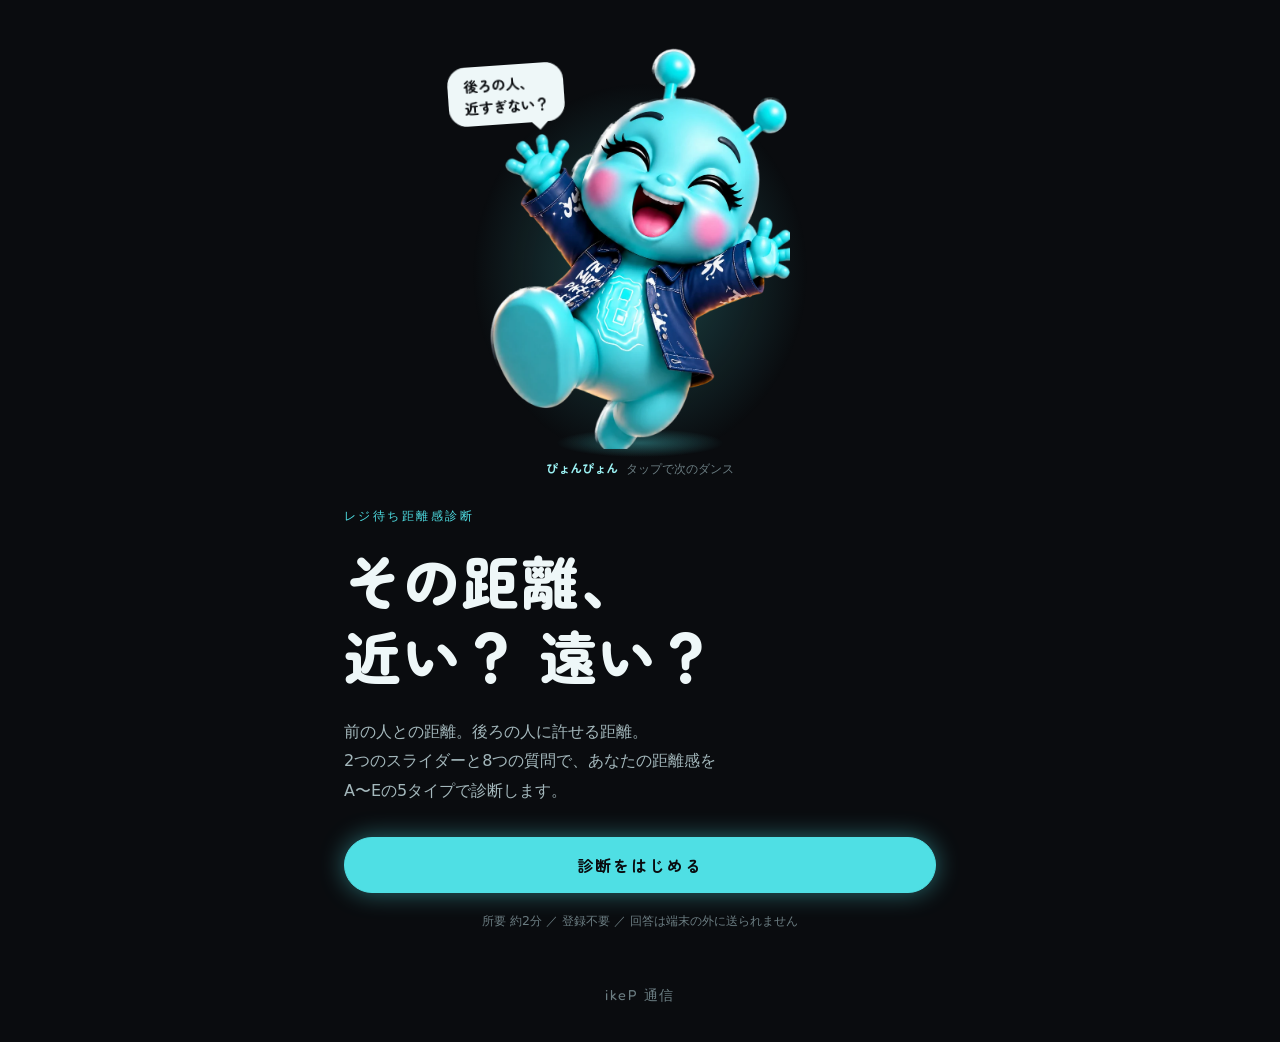
==== commit a81e003e: "feat: イケピーが踊る（8種のダンス・タップで切り替え） - ぴょんぴょん／サイドステップ／ディスコ／くるっとターン／ぷるぷる／ムーンウォーク／のびちぢみ／宙返り - トップは自動で次々に踊り、タ" ====
--- a/distance/index.html
+++ b/distance/index.html
@@ -39,7 +39,11 @@
     <section class="screen" data-screen="intro">
       <figure class="ikepy-hero">
         <p class="bubble">後ろの人、<br>近すぎない？</p>
-        <img src="assets/ikepy.webp" alt="ティール色のキャラクター、イケピー" width="760" height="1015">
+        <button class="stage" type="button" data-stage aria-label="イケピーをタップして次のダンス">
+          <span class="floor-shadow" aria-hidden="true"></span>
+          <span class="dancer" data-dance="hop"><img src="assets/ikepy.webp" alt="踊るティール色のキャラクター、イケピー" width="760" height="1015"></span>
+        </button>
+        <figcaption class="dance-chip" aria-live="polite"><b data-dance-name>ぴょんぴょん</b>タップで次のダンス</figcaption>
       </figure>
       <p class="label">レジ待ち距離感診断</p>
       <h1 class="hero">その距離、<br>近い？ 遠い？</h1>
@@ -95,10 +99,14 @@
     <!-- ===== 結果 ===== -->
     <section class="screen result" data-screen="result" hidden>
       <figure class="ikepy-result" data-ikepy-type>
-        <img class="ghost" src="assets/ikepy.webp" alt="" aria-hidden="true" width="760" height="1015">
-        <img class="main" src="assets/ikepy.webp" alt="イケピー" width="760" height="1015">
+        <span class="ghost-wrap" aria-hidden="true"><span class="dancer"><img src="assets/ikepy.webp" alt="" width="760" height="1015"></span></span>
+        <button class="stage" type="button" data-stage aria-label="イケピーをタップして次のダンス">
+          <span class="floor-shadow" aria-hidden="true"></span>
+          <span class="dancer"><img src="assets/ikepy.webp" alt="踊るイケピー" width="760" height="1015"></span>
+        </button>
         <span class="ring" aria-hidden="true"></span>
         <svg class="feet" viewBox="0 0 120 24" aria-hidden="true"><ellipse cx="38" cy="12" rx="16" ry="7"/><ellipse cx="82" cy="12" rx="16" ry="7"/></svg>
+        <figcaption class="dance-chip" aria-live="polite"><b data-dance-name></b>タップで次のダンス</figcaption>
       </figure>
       <p class="label">あなたの距離感タイプ</p>
       <div class="type-head">
--- a/distance/css/style.css
+++ b/distance/css/style.css
@@ -24,7 +24,7 @@
   margin: 0 auto;
   padding: 0 var(--gutter);
 }
-main.wrap { padding-top: var(--sp-7); padding-bottom: var(--sp-7); }
+main.wrap { padding-top: var(--sp-7); padding-bottom: var(--sp-7); overflow-x: clip; }
 .pc { display: none; }
 @media (min-width: 640px) {
   .pc { display: inline; }
@@ -297,11 +297,9 @@
 /* =========================================================
    イケピー（キャラクター）
    ========================================================= */
-.ikepy-hero {
-  position: relative;
-  width: min(78%, 300px);
-  margin: 0 auto var(--sp-5);
-}
+.ikepy-hero, .ikepy-result { position: relative; margin: 0 auto var(--sp-5); }
+.ikepy-hero { width: min(78%, 300px); }
+.ikepy-result { width: min(62%, 240px); }
 .ikepy-hero::before,
 .ikepy-result::before {
   content: "";
@@ -310,9 +308,94 @@
   z-index: 0;
 }
 .ikepy-hero img,
-.ikepy-result img { position: relative; z-index: 1; display: block; width: 100%; height: auto; }
-.ikepy-hero img { animation: hop 2.8s var(--ease) infinite; }
-@keyframes hop { 0%, 100% { transform: translateY(0) rotate(0); } 50% { transform: translateY(-8px) rotate(-1.5deg); } }
+.ikepy-result img { display: block; width: 100%; height: auto; }
+
+/* 踊るステージ：タップで次のダンス */
+.stage {
+  position: relative; z-index: 1; display: block; width: 100%;
+  padding: 0; border: 0; background: none; cursor: pointer;
+  perspective: 700px;
+  -webkit-tap-highlight-color: transparent;
+}
+.dancer { display: block; position: relative; z-index: 1; transform-origin: 50% 100%; will-change: transform; }
+.floor-shadow {
+  position: absolute; z-index: 0; left: 22%; right: 22%; bottom: -2%; height: 7%;
+  border-radius: 50%;
+  background: radial-gradient(closest-side, rgba(79, 223, 228, 0.35), rgba(79, 223, 228, 0));
+}
+.dance-chip {
+  display: flex; justify-content: center; align-items: center; gap: var(--sp-2);
+  margin: var(--sp-2) 0 0;
+  font-size: var(--fs-cap); color: var(--c-text-3);
+}
+.dance-chip b { color: var(--c-teal-2); font-weight: 700; }
+
+/* --- 8つのダンス --- */
+[data-dance="hop"]     { animation: d-hop 0.9s var(--ease) infinite; }
+[data-dance="step"]    { animation: d-step 1.2s ease-in-out infinite; }
+[data-dance="turn"]    { animation: d-turn 1.8s ease-in-out infinite; }
+[data-dance="wiggle"]  { animation: d-wiggle 0.42s ease-in-out infinite; }
+[data-dance="disco"]   { animation: d-disco 0.9s ease-in-out infinite; }
+[data-dance="flip"]    { animation: d-flip 1.5s var(--ease) infinite; transform-origin: 50% 55%; }
+[data-dance="moon"]    { animation: d-moon 2.4s linear infinite; }
+[data-dance="stretch"] { animation: d-stretch 0.8s ease-in-out infinite; }
+
+@keyframes d-hop {
+  0%, 100% { transform: translateY(0) scale(1.07, 0.92); }
+  25%      { transform: translateY(-16%) scale(0.95, 1.07); }
+  50%      { transform: translateY(-24%) scale(1, 1) rotate(-4deg); }
+  80%      { transform: translateY(0) scale(1.1, 0.88); }
+  90%      { transform: translateY(0) scale(0.98, 1.03); }
+}
+@keyframes d-step {
+  0%, 100% { transform: translateX(-9%) rotate(-9deg); }
+  25%      { transform: translateY(-7%) scale(0.97, 1.04); }
+  50%      { transform: translateX(9%) rotate(9deg); }
+  75%      { transform: translateY(-7%) scale(0.97, 1.04); }
+}
+@keyframes d-turn {
+  0%   { transform: rotateY(0) translateY(0); }
+  50%  { transform: rotateY(180deg) translateY(-10%); }
+  100% { transform: rotateY(360deg) translateY(0); }
+}
+@keyframes d-wiggle {
+  0%, 100% { transform: rotate(-6deg) scale(1.03, 0.97); }
+  50%      { transform: rotate(6deg) scale(0.97, 1.03); }
+}
+@keyframes d-disco {
+  0%, 100% { transform: rotate(-13deg) translateY(0); filter: drop-shadow(0 0 14px rgba(79, 223, 228, 0.7)); }
+  25%      { transform: rotate(0) translateY(-9%) scale(0.96, 1.05); }
+  50%      { transform: rotate(13deg) translateY(0); filter: drop-shadow(0 0 14px rgba(255, 120, 173, 0.7)); }
+  75%      { transform: rotate(0) translateY(-9%) scale(0.96, 1.05); }
+}
+@keyframes d-flip {
+  0%, 100% { transform: translateY(0) rotate(0) scale(1.08, 0.9); }
+  20%      { transform: translateY(-28%) rotate(0) scale(0.94, 1.06); }
+  60%      { transform: translateY(-30%) rotate(360deg) scale(1, 1); }
+  85%      { transform: translateY(0) rotate(360deg) scale(1.1, 0.88); }
+}
+@keyframes d-moon {
+  0%   { transform: translateX(-14%) scaleX(1); }
+  12%  { transform: translateX(-10%) translateY(-3%) scaleX(1); }
+  25%  { transform: translateX(-4%) scaleX(1); }
+  37%  { transform: translateX(3%) translateY(-3%) scaleX(1); }
+  49%  { transform: translateX(14%) scaleX(1); }
+  50%  { transform: translateX(14%) scaleX(-1); }
+  62%  { transform: translateX(10%) translateY(-3%) scaleX(-1); }
+  75%  { transform: translateX(4%) scaleX(-1); }
+  87%  { transform: translateX(-3%) translateY(-3%) scaleX(-1); }
+  99%  { transform: translateX(-14%) scaleX(-1); }
+  100% { transform: translateX(-14%) scaleX(1); }
+}
+@keyframes d-stretch {
+  0%, 100% { transform: scale(1.12, 0.84); }
+  50%      { transform: translateY(-5%) scale(0.9, 1.14); }
+}
+/* 跳ぶダンスは影も伸び縮み */
+.stage:has([data-dance="hop"]) .floor-shadow,
+.stage:has([data-dance="flip"]) .floor-shadow { animation: s-jump 0.9s var(--ease) infinite; }
+.stage:has([data-dance="flip"]) .floor-shadow { animation-duration: 1.5s; }
+@keyframes s-jump { 0%, 80%, 100% { transform: scaleX(1); opacity: 1; } 50% { transform: scaleX(0.6); opacity: 0.4; } }
 
 .bubble {
   position: absolute; z-index: 2;
@@ -348,29 +431,16 @@
   line-height: 1.7;
 }
 
-/* 結果のイケピー：タイプごとに演出を変える */
-.ikepy-result {
-  position: relative;
-  width: min(62%, 240px);
-  margin: 0 auto var(--sp-5);
-}
-.ikepy-result .ghost, .ikepy-result .ring, .ikepy-result .feet { display: none; }
-
-/* A 守護霊：うっすら分身が背後に */
-.ikepy-result[data-type="A"] .ghost {
+/* 結果のイケピー：タイプごとの小道具 */
+.ikepy-result .ghost-wrap, .ikepy-result .ring, .ikepy-result .feet { display: none; }
+
+/* A 守護霊：少し遅れて同じダンスをする分身 */
+.ikepy-result[data-type="A"] .ghost-wrap {
   display: block; position: absolute; inset: 0; z-index: 0;
-  opacity: 0.28; filter: blur(2px) saturate(0.6);
-  transform: translate(18%, -6%) scale(1.04);
-  animation: haunt 3.6s ease-in-out infinite;
-}
-@keyframes haunt { 50% { transform: translate(14%, -10%) scale(1.06); opacity: 0.18; } }
-
-/* B せっかち予備軍：小刻みに足踏み */
-.ikepy-result[data-type="B"] .main { animation: fidget 0.5s steps(2) infinite; }
-@keyframes fidget { 50% { transform: translateY(-3px) rotate(1.5deg); } }
-
-/* C 職人：静かに浮く */
-.ikepy-result[data-type="C"] .main { animation: hop 4s var(--ease) infinite; }
+  opacity: 0.3; filter: blur(1.5px) saturate(0.6);
+  transform: translate(20%, -7%) scale(1.04);
+}
+.ikepy-result .ghost-wrap .dancer { animation-delay: 0.22s; }
 
 /* D 足跡マーク信者：足元に目印 */
 .ikepy-result[data-type="D"] .feet { display: block; position: relative; z-index: 1; width: 70%; margin: -6% auto 0; }
@@ -382,10 +452,11 @@
   border: 2px dashed var(--c-teal);
   border-radius: 50%;
   box-shadow: var(--glow), inset 0 0 24px rgba(79, 223, 228, 0.25);
+  pointer-events: none;
   animation: spin 14s linear infinite;
 }
 @keyframes spin { to { transform: rotate(360deg); } }
 
 @media (prefers-reduced-motion: reduce) {
-  .ikepy-hero img, .ikepy-result .main, .ikepy-result .ghost, .ikepy-result .ring { animation: none; }
-}
+  [data-dance], .floor-shadow, .ikepy-result .ring { animation: none !important; }
+}
